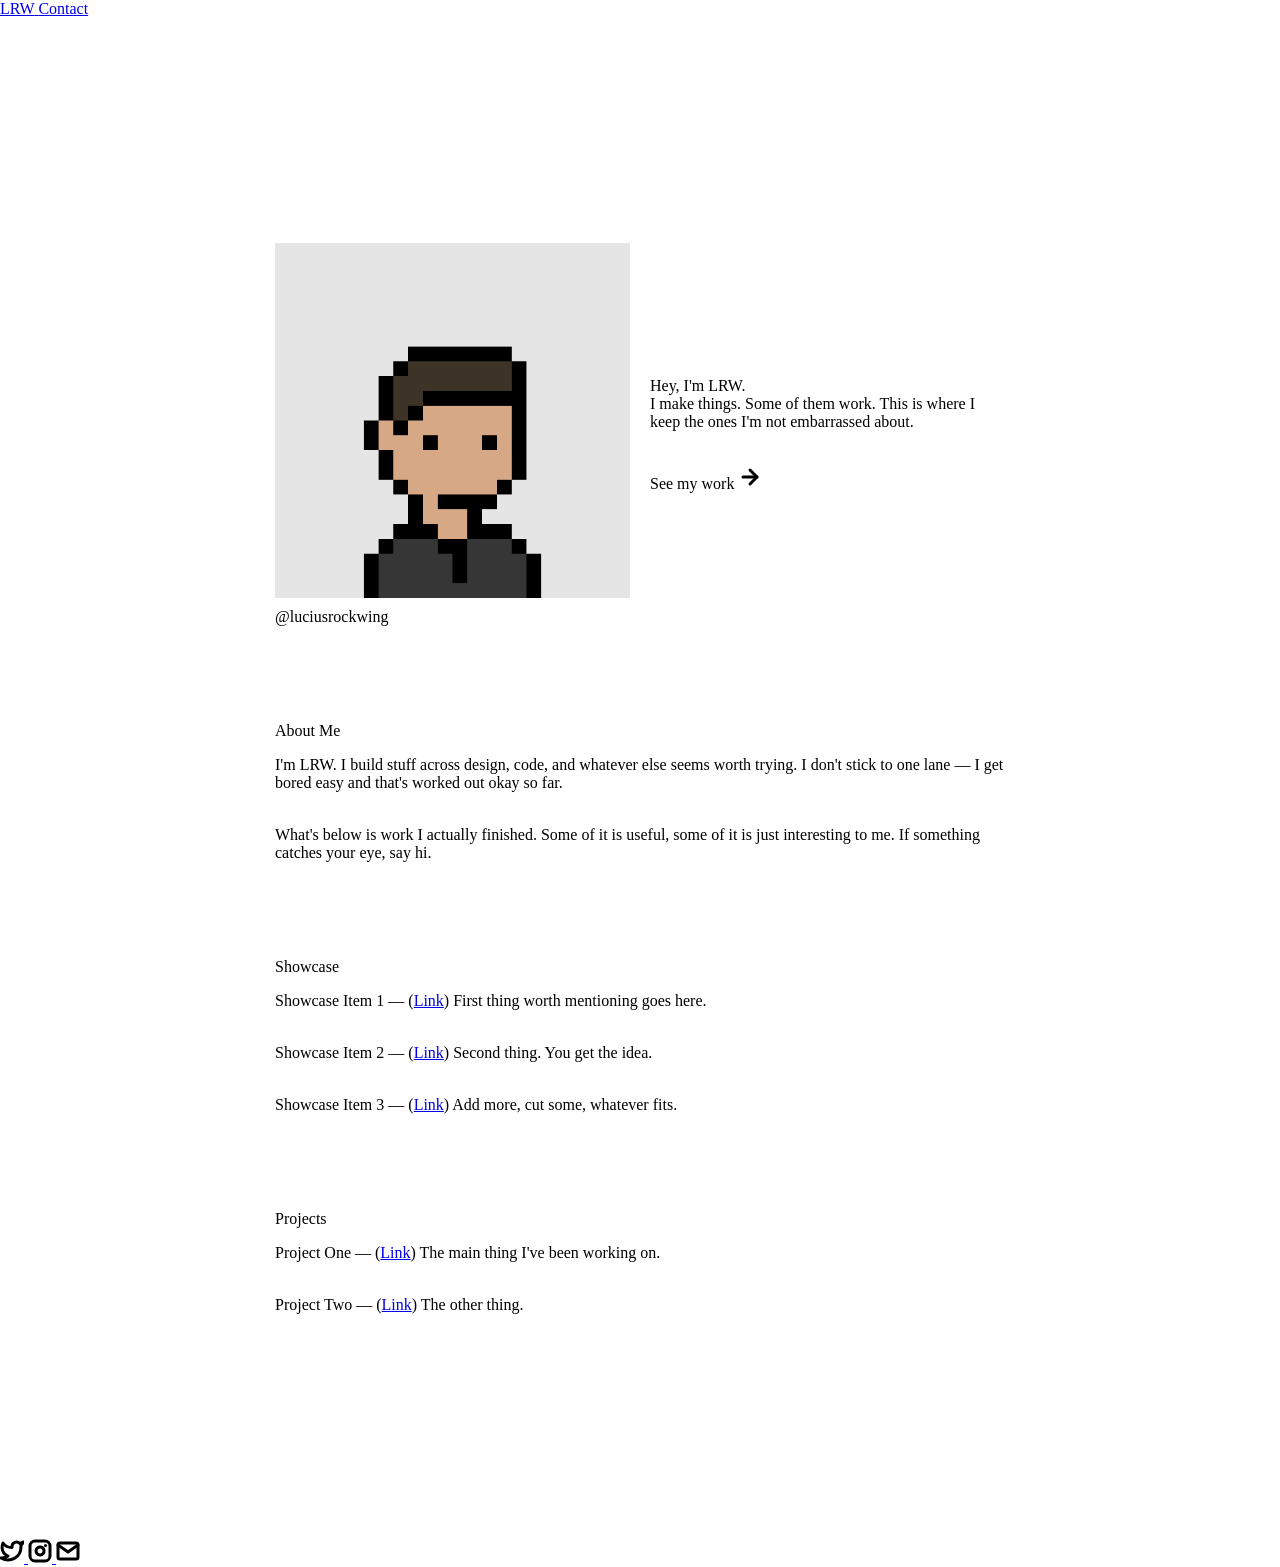
==== index.html @ 32334fa4 "style: humanize all copy — kill AI patterns, write like a person" ====
<!DOCTYPE html>
<html lang="en">
	<head>
		<meta charset="utf-8">
		<link rel="icon" href="./assets/images/1311.png" />
		<title>LRW — Portfolio</title>
		<meta name="description" content="Showcase portfolio of LRW @luciusrockwing.">
		<meta name="viewport" content="width=device-width, initial-scale=1" />

		<link rel="stylesheet" href="./css/layout.css">
		<link rel="stylesheet" href="./css/typography.css">
		<link rel="stylesheet" href="./css/utilities.css">

		<script defer src="./js/script.js"></script>
	</head>
	<body>
	<!-- NAVBAR -->
	<div class="navbar">
		<a class="nav-title-link" href="./index.html">
			<span class="nav-title">LRW</span>
		</a>
		<a class="button" href="mailto:luciusrockwing@gmail.com">
			<span class="button-text">Contact</span>
		</a>
	</div>

	<!-- MAIN PAGE CONTENT -->
	<div id="main-content">

	<!-- PORTFOLIO HEADER -->
	<div id="portfolio-header">
		<div id="portfolio-header-image-container">
			<img src="./assets/images/1311.png" class="portfolio-header-image">
			<span class="image-caption">@luciusrockwing</span>
		</div>

		<div id="portfolio-header-text-container">
			<div class="header-text">
				<span class="main-title">Hey, I'm LRW.</span>
				<div class="body-text">I make things. Some of them work. This is where I keep the ones I'm not embarrassed about.</div>
			</div>
			<a class="button" id="my-work-link">
				<span class="button-text">See my work</span> 
				<image src="./assets/icons/arrow-right.svg" class="right-arrow-icon"/>
			</a>
		</div>
	</div>

	<!-- ABOUT SECTION -->
	<div id="about-section">
		<span class="subheader-text">About Me</span>
		<div class="about-section-content">
			<div class="body-text">I'm LRW. I build stuff across design, code, and whatever else seems worth trying. I don't stick to one lane — I get bored easy and that's worked out okay so far.</div>
			<div class="body-text">What's below is work I actually finished. Some of it is useful, some of it is just interesting to me. If something catches your eye, say hi.</div>
		</div>
	</div>

	<!-- SHOWCASE SECTION -->
	<div id="about-section">
		<span class="subheader-text">Showcase</span>
		<div class="about-section-content showcase-list">
			<div class="body-text">Showcase Item 1 — (<a href="#" class="no-underline">Link</a>) First thing worth mentioning goes here.</div>
			<div class="body-text">Showcase Item 2 — (<a href="#" class="no-underline">Link</a>) Second thing. You get the idea.</div>
			<div class="body-text">Showcase Item 3 — (<a href="#" class="no-underline">Link</a>) Add more, cut some, whatever fits.</div>
		</div>
	</div>

	<!-- PROJECTS SECTION -->
	<div id="about-section">
		<span class="subheader-text">Projects</span>
		<div class="about-section-content">
			<div class="body-text">Project One — (<a href="#" class="no-underline">Link</a>) The main thing I've been working on.</div>
			<div class="body-text">Project Two — (<a href="#" class="no-underline">Link</a>) The other thing.</div>
		</div>
	</div>
	</div>

	<!-- FOOTER -->
	<div id="footer">
		<a class="icon-link" target="_blank" href="https://twitter.com/luciusrockwing">
			<image src="./assets/icons/twitter.svg" class="footer-icon"/>
		</a>
		<a class="icon-link" target="_blank" href="https://instagram.com/luciusrockwing">
			<image src="./assets/icons/instagram.svg" class="footer-icon"/>
		</a>
		<a class="icon-link" href="mailto:luciusrockwing@gmail.com">
			<image src="./assets/icons/mail.svg" class="footer-icon"/>
		</a>
	</div>

	</body>
</html>
---- css/layout.css ----
* {
  box-sizing: border-box;
}

html {
  text-size-adjust: none;
  -webkit-text-size-adjust: none;
  -moz-text-size-adjust: none;
  -ms-text-size-adjust: none;
}

body {
  margin: 0;
  -webkit-font-smoothing: antialiased;
  -moz-osx-font-smoothing: grayscale;
}




/* Main Page Layout */

#main-content {
  margin: 225px 425px;
  display: flex;
  flex-direction: column;
  gap: 96px;
}




/* Portfolio Header */

#portfolio-header {
  display: flex;
  gap: 20px;
  align-items: center;
}

#portfolio-header-image-container {
  display: flex;
  flex-direction: column;
  gap: 10px;
  flex-basis: 50%;
}

.portfolio-header-image {
  width: 100%;
  height: auto;
}

#portfolio-header-text-container {
  display: flex;
  flex-direction: column;
  gap: 34px;
  flex-basis: 50%;
}




/* About Section */

#about-section {
  display: flex;
  flex-direction: column;
  gap: 16px;
}

.about-section-content {
  display: flex;
  flex-direction: column;
  gap: 34px;
}




/* Project Section */

#my-work-section {
  display: flex;
  flex-direction: column;
  gap: 16px;
}

.projects-container {
  display: flex;
  gap: 34px 16px;
  flex-wrap: wrap;
}

    /* Project Cards */

    .project-card {
      max-width: calc((100% - 32px) / 3);
      display: flex;
      flex-direction: column;
      gap: 34px;
    }

    .project-card-text-container {
      flex-direction: column;
      display: flex;
      gap: 16px
    }

    .project-image {
      width: 100%;
      height: 200px;
      object-fit: cover;
      object-position: center;
    }




/* Project Pages */

#project-header {
  display: flex;
  flex-direction: column;
  gap: 16px;
}

.project-header-image {
  width: 100%;
  height: auto;
}

#project-details {
  display: flex;
  flex-direction: column;
  gap: 16px;
}

.project-details-content {
  display: flex;
  flex-direction: column;
  gap: 34px;
}

    /* Project Gallery */

    #project-gallery {
      display: flex;
      flex-direction: column;
      gap: 16px;
    }

    .project-gallery-content {
      display: flex;
      flex-wrap: wrap;
      gap: 34px 16px;
    }

    .gallery-image-container {
      width: 100%;
      display: flex;
      flex-direction: column;
      gap: 10px;
    }

    .gallery-image-container.half-width {
      width: calc((100% - 16px) / 2);
    }

    .gallery-image {
      width: 100%;
      height: auto;
    }


/* Extra Extra large devices (large laptops and desktops, 1200px and below) */
@media only screen and (max-width: 1600px) {
  #main-content {
    margin: 225px 275px;
  }
}

/* Extra large devices (large laptops and desktops, 1200px and below) */
@media only screen and (max-width: 1200px) {
  #main-content {
    margin: 225px 175px;
  }
}

/* Large devices (laptops/desktops, 1000px and below) */
@media only screen and (max-width: 1000px) {
  #main-content {
    margin: 225px 75px;
  }
}

/* Small devices (portrait tablets and large phones, 800px and below) */
@media only screen and (max-width: 800px) {
  #main-content {
    margin: 150px 50px;
  }

  #portfolio-header {
    flex-direction: column;
  }

  .project-card {
    max-width: calc((100% - 16px) / 2);
  }
}

/* Small devices (portrait tablets and large phones, 600px and below) */
@media only screen and (max-width: 600px) {
  #main-content {
    margin: 125px 20px;
  }

  .project-card {
    max-width: 100%;
  }
}
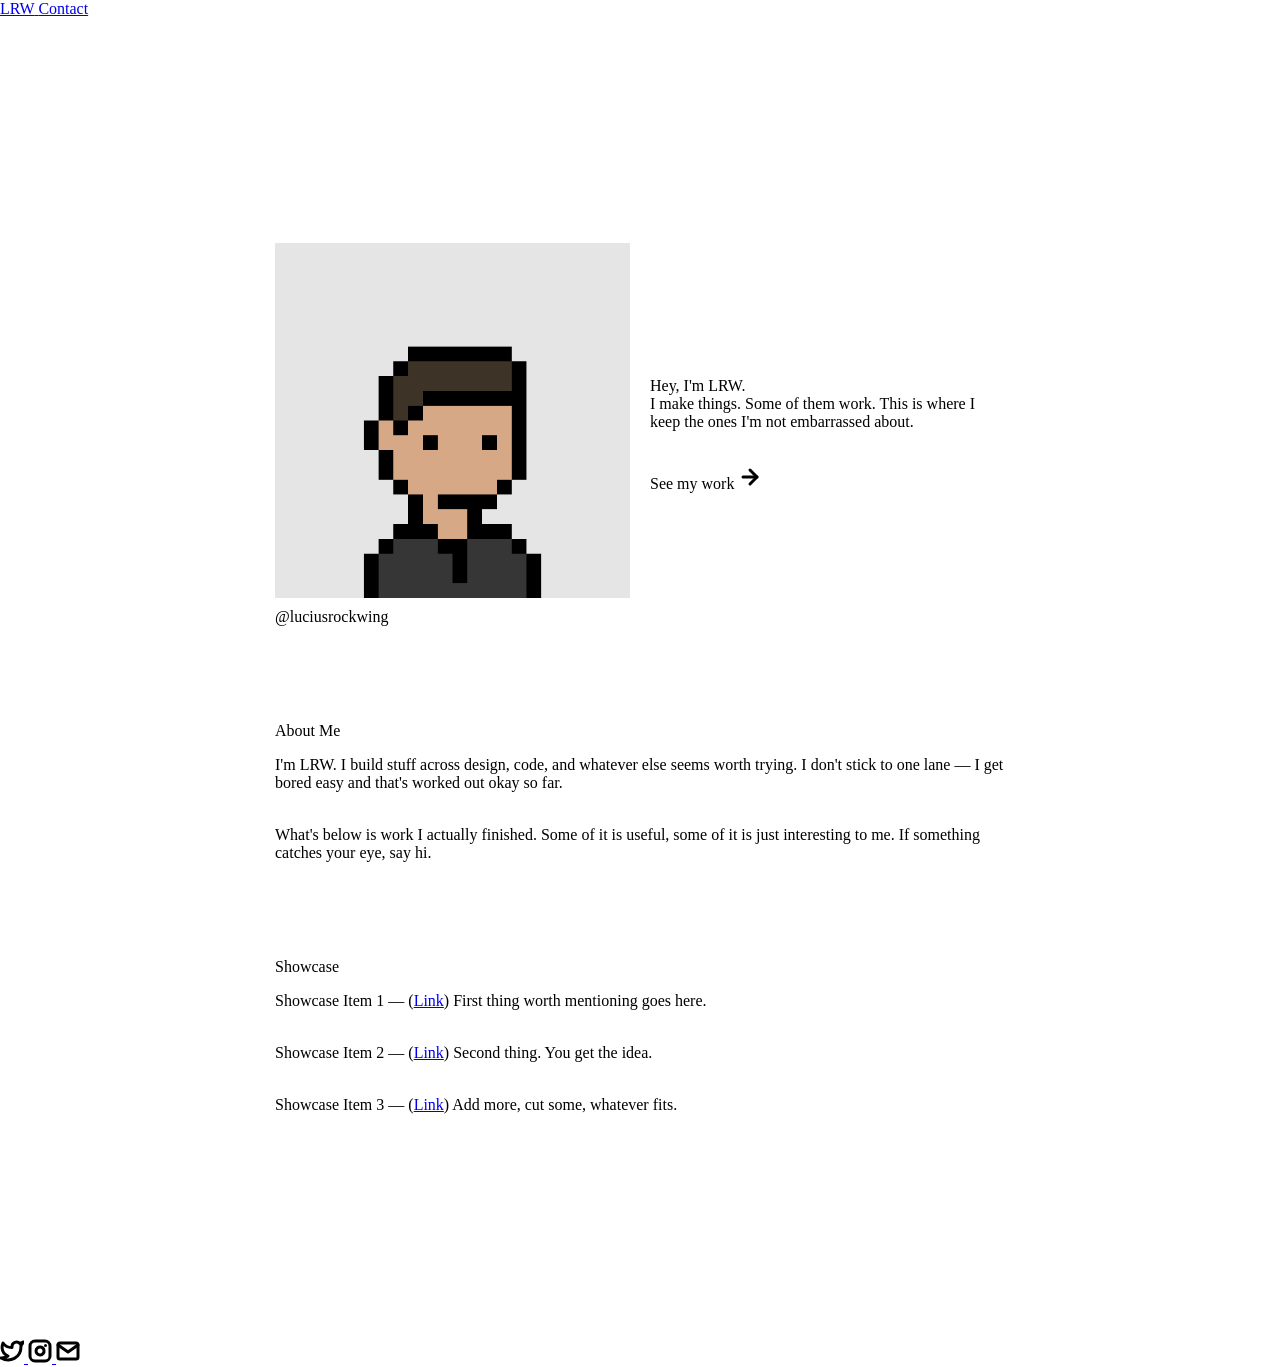
==== commit 6c0f0e4e: "hide: comment out Projects section" ====
--- a/index.html
+++ b/index.html
@@ -65,14 +65,14 @@
 		</div>
 	</div>
 
-	<!-- PROJECTS SECTION -->
-	<div id="about-section">
+	<!-- PROJECTS SECTION (hidden for now) -->
+	<!-- <div id="about-section">
 		<span class="subheader-text">Projects</span>
 		<div class="about-section-content">
 			<div class="body-text">Project One — (<a href="#" class="no-underline">Link</a>) The main thing I've been working on.</div>
 			<div class="body-text">Project Two — (<a href="#" class="no-underline">Link</a>) The other thing.</div>
 		</div>
-	</div>
+	</div> -->
 	</div>
 
 	<!-- FOOTER -->
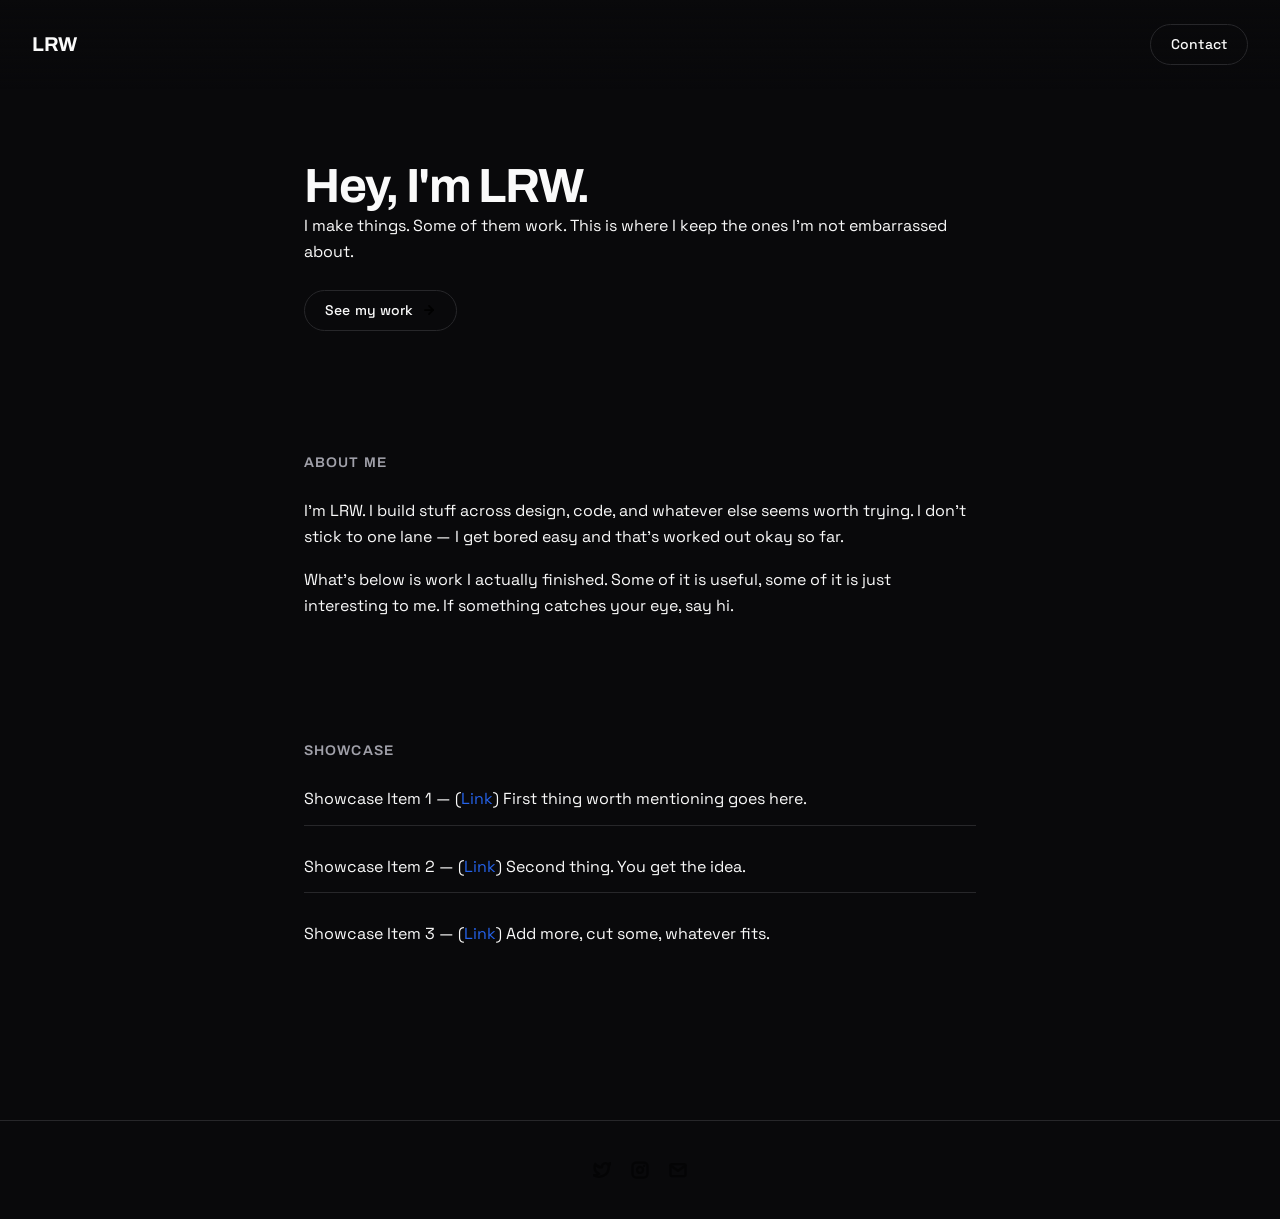
==== commit bb49903c: "feat: dark editorial design overhaul - CSS: dark theme vars (#09090B), Archivo/Space Grotesk type, e" ====
--- a/index.html
+++ b/index.html
@@ -6,87 +6,83 @@
 		<title>LRW — Portfolio</title>
 		<meta name="description" content="Showcase portfolio of LRW @luciusrockwing.">
 		<meta name="viewport" content="width=device-width, initial-scale=1" />
+		<meta name="theme-color" content="#09090B" />
+		<meta name="color-scheme" content="dark" />
 
+		<link rel="preconnect" href="https://fonts.googleapis.com" />
+		<link rel="preconnect" href="https://fonts.gstatic.com" crossorigin />
+
+		<link rel="stylesheet" href="./css/typography.css">
 		<link rel="stylesheet" href="./css/layout.css">
-		<link rel="stylesheet" href="./css/typography.css">
 		<link rel="stylesheet" href="./css/utilities.css">
 
 		<script defer src="./js/script.js"></script>
+		<script defer src="./js/animations.js"></script>
 	</head>
 	<body>
+	<!-- Skip to content -->
+	<a href="#main-content" class="skip-link">Skip to content</a>
+
 	<!-- NAVBAR -->
-	<div class="navbar">
+	<nav class="navbar">
 		<a class="nav-title-link" href="./index.html">
 			<span class="nav-title">LRW</span>
 		</a>
 		<a class="button" href="mailto:luciusrockwing@gmail.com">
 			<span class="button-text">Contact</span>
 		</a>
-	</div>
+	</nav>
 
 	<!-- MAIN PAGE CONTENT -->
-	<div id="main-content">
+	<main id="main-content">
 
 	<!-- PORTFOLIO HEADER -->
 	<div id="portfolio-header">
-		<div id="portfolio-header-image-container">
-			<img src="./assets/images/1311.png" class="portfolio-header-image">
-			<span class="image-caption">@luciusrockwing</span>
-		</div>
-
 		<div id="portfolio-header-text-container">
 			<div class="header-text">
 				<span class="main-title">Hey, I'm LRW.</span>
 				<div class="body-text">I make things. Some of them work. This is where I keep the ones I'm not embarrassed about.</div>
 			</div>
-			<a class="button" id="my-work-link">
-				<span class="button-text">See my work</span> 
-				<image src="./assets/icons/arrow-right.svg" class="right-arrow-icon"/>
+			<a class="button" id="my-work-link" href="#showcase-section">
+				<span class="button-text">See my work</span>
+				<img src="./assets/icons/arrow-right.svg" class="right-arrow-icon" width="14" height="14" alt="" />
 			</a>
 		</div>
 	</div>
 
 	<!-- ABOUT SECTION -->
-	<div id="about-section">
+	<section id="about-section">
 		<span class="subheader-text">About Me</span>
 		<div class="about-section-content">
 			<div class="body-text">I'm LRW. I build stuff across design, code, and whatever else seems worth trying. I don't stick to one lane — I get bored easy and that's worked out okay so far.</div>
 			<div class="body-text">What's below is work I actually finished. Some of it is useful, some of it is just interesting to me. If something catches your eye, say hi.</div>
 		</div>
-	</div>
+	</section>
 
 	<!-- SHOWCASE SECTION -->
-	<div id="about-section">
+	<section id="showcase-section">
 		<span class="subheader-text">Showcase</span>
 		<div class="about-section-content showcase-list">
 			<div class="body-text">Showcase Item 1 — (<a href="#" class="no-underline">Link</a>) First thing worth mentioning goes here.</div>
 			<div class="body-text">Showcase Item 2 — (<a href="#" class="no-underline">Link</a>) Second thing. You get the idea.</div>
 			<div class="body-text">Showcase Item 3 — (<a href="#" class="no-underline">Link</a>) Add more, cut some, whatever fits.</div>
 		</div>
-	</div>
+	</section>
 
-	<!-- PROJECTS SECTION (hidden for now) -->
-	<!-- <div id="about-section">
-		<span class="subheader-text">Projects</span>
-		<div class="about-section-content">
-			<div class="body-text">Project One — (<a href="#" class="no-underline">Link</a>) The main thing I've been working on.</div>
-			<div class="body-text">Project Two — (<a href="#" class="no-underline">Link</a>) The other thing.</div>
-		</div>
-	</div> -->
-	</div>
+	</main>
 
 	<!-- FOOTER -->
-	<div id="footer">
-		<a class="icon-link" target="_blank" href="https://twitter.com/luciusrockwing">
-			<image src="./assets/icons/twitter.svg" class="footer-icon"/>
+	<footer id="footer">
+		<a class="icon-link" target="_blank" rel="noopener" href="https://twitter.com/luciusrockwing" aria-label="Twitter">
+			<img src="./assets/icons/twitter.svg" class="footer-icon" width="18" height="18" alt="Twitter" />
 		</a>
-		<a class="icon-link" target="_blank" href="https://instagram.com/luciusrockwing">
-			<image src="./assets/icons/instagram.svg" class="footer-icon"/>
+		<a class="icon-link" target="_blank" rel="noopener" href="https://instagram.com/luciusrockwing" aria-label="Instagram">
+			<img src="./assets/icons/instagram.svg" class="footer-icon" width="18" height="18" alt="Instagram" />
 		</a>
-		<a class="icon-link" href="mailto:luciusrockwing@gmail.com">
-			<image src="./assets/icons/mail.svg" class="footer-icon"/>
+		<a class="icon-link" href="mailto:luciusrockwing@gmail.com" aria-label="Email">
+			<img src="./assets/icons/mail.svg" class="footer-icon" width="18" height="18" alt="Email" />
 		</a>
-	</div>
+	</footer>
 
 	</body>
 </html>
--- a/css/typography.css
+++ b/css/typography.css
@@ -0,0 +1,72 @@
+@import url('https://fonts.googleapis.com/css2?family=Archivo:wght@300;400;500;600;700&family=Space+Grotesk:wght@300;400;500;600;700&display=swap');
+
+body {
+	font-family: var(--font-body);
+	font-size: 16px;
+	line-height: 1.65;
+	color: var(--color-text);
+}
+
+.nav-title {
+	font-family: var(--font-heading);
+	font-weight: 700;
+	font-size: 20px;
+	letter-spacing: -0.02em;
+	color: var(--color-text);
+}
+
+.button-text {
+	font-family: var(--font-body);
+	font-size: 14px;
+	font-weight: 500;
+	letter-spacing: 0.01em;
+}
+
+.image-caption {
+	font-family: var(--font-body);
+	font-size: 13px;
+	font-weight: 400;
+	color: var(--color-text-muted);
+}
+
+.main-title {
+	font-family: var(--font-heading);
+	font-size: 48px;
+	font-weight: 700;
+	line-height: 1.1;
+	letter-spacing: -0.03em;
+	color: var(--color-text);
+}
+
+.subheader-text {
+	font-family: var(--font-heading);
+	font-size: 14px;
+	font-weight: 600;
+	letter-spacing: 0.08em;
+	text-transform: uppercase;
+	color: var(--color-text-muted);
+}
+
+.body-text {
+	font-family: var(--font-body);
+	font-size: 16px;
+	font-weight: 400;
+	line-height: 1.65;
+	color: var(--color-text);
+}
+
+.body-text a {
+	color: var(--color-accent);
+	transition: color var(--transition-fast);
+}
+
+.body-text a:hover {
+	color: var(--color-accent-hover);
+}
+
+/* Responsive typography */
+@media only screen and (max-width: 600px) {
+	.main-title {
+		font-size: 36px;
+	}
+}
--- a/css/layout.css
+++ b/css/layout.css
@@ -1,223 +1,183 @@
+:root {
+	--color-bg: #09090B;
+	--color-surface: #18181B;
+	--color-border: #27272A;
+	--color-text: #FAFAFA;
+	--color-text-muted: #A1A1AA;
+	--color-text-dim: #71717A;
+	--color-accent: #2563EB;
+	--color-accent-hover: #3B82F6;
+	--color-cta-text: #FAFAFA;
+	--font-heading: 'Archivo', sans-serif;
+	--font-body: 'Space Grotesk', sans-serif;
+	--ease-out: cubic-bezier(0.16, 1, 0.3, 1);
+	--ease-in-out: cubic-bezier(0.65, 0, 0.35, 1);
+	--transition-fast: 150ms var(--ease-out);
+	--transition-base: 250ms var(--ease-out);
+	--transition-slow: 400ms var(--ease-in-out);
+	--gap-section: 120px;
+	--gap-content: 24px;
+	--max-width: 720px;
+}
+
 * {
-  box-sizing: border-box;
+	box-sizing: border-box;
 }
 
 html {
-  text-size-adjust: none;
-  -webkit-text-size-adjust: none;
-  -moz-text-size-adjust: none;
-  -ms-text-size-adjust: none;
+	text-size-adjust: none;
+	-webkit-text-size-adjust: none;
+	-moz-text-size-adjust: none;
+	-ms-text-size-adjust: none;
 }
 
 body {
-  margin: 0;
-  -webkit-font-smoothing: antialiased;
-  -moz-osx-font-smoothing: grayscale;
+	margin: 0;
+	background-color: var(--color-bg);
+	color: var(--color-text);
+	-webkit-font-smoothing: antialiased;
+	-moz-osx-font-smoothing: grayscale;
 }
-
-
 
 
 /* Main Page Layout */
 
 #main-content {
-  margin: 225px 425px;
-  display: flex;
-  flex-direction: column;
-  gap: 96px;
+	max-width: var(--max-width);
+	margin: 0 auto;
+	padding: 160px 24px;
+	display: flex;
+	flex-direction: column;
+	gap: var(--gap-section);
 }
-
-
 
 
 /* Portfolio Header */
 
 #portfolio-header {
-  display: flex;
-  gap: 20px;
-  align-items: center;
-}
-
-#portfolio-header-image-container {
-  display: flex;
-  flex-direction: column;
-  gap: 10px;
-  flex-basis: 50%;
-}
-
-.portfolio-header-image {
-  width: 100%;
-  height: auto;
+	display: flex;
+	flex-direction: column;
+	gap: 24px;
 }
 
 #portfolio-header-text-container {
-  display: flex;
-  flex-direction: column;
-  gap: 34px;
-  flex-basis: 50%;
+	display: flex;
+	flex-direction: column;
+	gap: 24px;
 }
-
-
 
 
 /* About Section */
 
 #about-section {
-  display: flex;
-  flex-direction: column;
-  gap: 16px;
+	display: flex;
+	flex-direction: column;
+	gap: var(--gap-content);
 }
 
 .about-section-content {
-  display: flex;
-  flex-direction: column;
-  gap: 34px;
+	display: flex;
+	flex-direction: column;
+	gap: 16px;
 }
 
 
+/* Showcase Section */
 
-
-/* Project Section */
-
-#my-work-section {
-  display: flex;
-  flex-direction: column;
-  gap: 16px;
+#showcase-section {
+	display: flex;
+	flex-direction: column;
+	gap: var(--gap-content);
 }
-
-.projects-container {
-  display: flex;
-  gap: 34px 16px;
-  flex-wrap: wrap;
-}
-
-    /* Project Cards */
-
-    .project-card {
-      max-width: calc((100% - 32px) / 3);
-      display: flex;
-      flex-direction: column;
-      gap: 34px;
-    }
-
-    .project-card-text-container {
-      flex-direction: column;
-      display: flex;
-      gap: 16px
-    }
-
-    .project-image {
-      width: 100%;
-      height: 200px;
-      object-fit: cover;
-      object-position: center;
-    }
-
-
 
 
 /* Project Pages */
 
 #project-header {
-  display: flex;
-  flex-direction: column;
-  gap: 16px;
-}
-
-.project-header-image {
-  width: 100%;
-  height: auto;
+	display: flex;
+	flex-direction: column;
+	gap: 16px;
 }
 
 #project-details {
-  display: flex;
-  flex-direction: column;
-  gap: 16px;
+	display: flex;
+	flex-direction: column;
+	gap: 16px;
 }
 
 .project-details-content {
-  display: flex;
-  flex-direction: column;
-  gap: 34px;
-}
-
-    /* Project Gallery */
-
-    #project-gallery {
-      display: flex;
-      flex-direction: column;
-      gap: 16px;
-    }
-
-    .project-gallery-content {
-      display: flex;
-      flex-wrap: wrap;
-      gap: 34px 16px;
-    }
-
-    .gallery-image-container {
-      width: 100%;
-      display: flex;
-      flex-direction: column;
-      gap: 10px;
-    }
-
-    .gallery-image-container.half-width {
-      width: calc((100% - 16px) / 2);
-    }
-
-    .gallery-image {
-      width: 100%;
-      height: auto;
-    }
-
-
-/* Extra Extra large devices (large laptops and desktops, 1200px and below) */
-@media only screen and (max-width: 1600px) {
-  #main-content {
-    margin: 225px 275px;
-  }
-}
-
-/* Extra large devices (large laptops and desktops, 1200px and below) */
-@media only screen and (max-width: 1200px) {
-  #main-content {
-    margin: 225px 175px;
-  }
-}
-
-/* Large devices (laptops/desktops, 1000px and below) */
-@media only screen and (max-width: 1000px) {
-  #main-content {
-    margin: 225px 75px;
-  }
-}
-
-/* Small devices (portrait tablets and large phones, 800px and below) */
-@media only screen and (max-width: 800px) {
-  #main-content {
-    margin: 150px 50px;
-  }
-
-  #portfolio-header {
-    flex-direction: column;
-  }
-
-  .project-card {
-    max-width: calc((100% - 16px) / 2);
-  }
-}
-
-/* Small devices (portrait tablets and large phones, 600px and below) */
-@media only screen and (max-width: 600px) {
-  #main-content {
-    margin: 125px 20px;
-  }
-
-  .project-card {
-    max-width: 100%;
-  }
+	display: flex;
+	flex-direction: column;
+	gap: 16px;
 }
 
 
+/* ===== Scroll Entrance Animations ===== */
 
+/* Skip link — hidden until focused */
+.skip-link {
+	position: absolute;
+	top: -100%;
+	left: 16px;
+	padding: 8px 16px;
+	background: var(--color-accent);
+	color: var(--color-cta-text);
+	border-radius: 4px;
+	font-family: var(--font-body);
+	font-size: 14px;
+	text-decoration: none;
+	z-index: 100;
+	transition: top 150ms;
+}
+
+.skip-link:focus {
+	top: 16px;
+}
+
+/* Scroll margin on anchor targets */
+#about-section,
+#showcase-section,
+#project-header,
+#project-details {
+	scroll-margin-top: 100px;
+}
+
+.fade-in {
+	opacity: 0;
+	transform: translateY(16px);
+	transition: opacity 600ms var(--ease-out), transform 600ms var(--ease-out);
+}
+
+.fade-in--visible {
+	opacity: 1;
+	transform: translateY(0);
+}
+
+@media (prefers-reduced-motion: reduce) {
+	.fade-in {
+		transition: none;
+		opacity: 1;
+		transform: none;
+	}
+}
+
+
+/* Responsive Breakpoints */
+
+@media only screen and (max-width: 800px) {
+	#main-content {
+		padding: 120px 20px;
+		gap: 80px;
+	}
+
+	#portfolio-header {
+		gap: 24px;
+	}
+}
+
+@media only screen and (max-width: 600px) {
+	#main-content {
+		padding: 100px 16px;
+		gap: 64px;
+	}
+}
--- a/css/utilities.css
+++ b/css/utilities.css
@@ -0,0 +1,188 @@
+/* ===== Navbar ===== */
+
+.navbar {
+	width: 100%;
+	padding: 24px 32px;
+	display: flex;
+	justify-content: space-between;
+	align-items: center;
+	position: fixed;
+	top: 0;
+	left: 0;
+	z-index: 50;
+	background: linear-gradient(to bottom, var(--color-bg), transparent);
+	mix-blend-mode: normal;
+}
+
+.nav-title-link {
+	color: var(--color-text);
+	text-decoration: none;
+	transition: opacity var(--transition-fast);
+}
+
+.nav-title-link:hover {
+	opacity: 0.7;
+}
+
+@media only screen and (max-width: 800px) {
+	.navbar {
+		padding: 16px 20px;
+	}
+}
+
+
+/* ===== Button ===== */
+
+a.button {
+	padding: 8px 20px;
+	border: 1px solid var(--color-border);
+	border-radius: 100px;
+	color: var(--color-text);
+	text-decoration: none;
+	width: fit-content;
+	display: flex;
+	gap: 8px;
+	align-items: center;
+	transition: border-color var(--transition-fast), background-color var(--transition-fast);
+	cursor: pointer;
+}
+
+a.button:hover {
+	border-color: var(--color-text-muted);
+	background-color: var(--color-surface);
+	text-decoration: none;
+}
+
+
+/* ===== Icons ===== */
+
+.right-arrow-icon {
+	width: 14px;
+	height: 14px;
+	transition: transform var(--transition-fast);
+}
+
+a.button:hover .right-arrow-icon {
+	transform: translateX(3px);
+}
+
+.footer-icon {
+	width: 18px;
+	height: 18px;
+	opacity: 0.5;
+	transition: opacity var(--transition-fast), transform var(--transition-base);
+}
+
+a.icon-link {
+	display: flex;
+	cursor: pointer;
+}
+
+a.icon-link:hover .footer-icon {
+	opacity: 1;
+	transform: translateY(-2px);
+}
+
+
+/* ===== Footer ===== */
+
+#footer {
+	width: 100%;
+	display: flex;
+	padding: 40px 32px;
+	justify-content: center;
+	align-items: center;
+	gap: 20px;
+	border-top: 1px solid var(--color-border);
+}
+
+@media only screen and (max-width: 800px) {
+	#footer {
+		padding: 32px 20px;
+	}
+}
+
+
+/* ===== Links ===== */
+
+a.no-underline {
+	text-decoration: none;
+	color: var(--color-accent);
+	cursor: pointer;
+	transition: color var(--transition-fast);
+}
+
+a.no-underline:hover {
+	color: var(--color-accent-hover);
+	text-decoration: none;
+}
+
+
+/* ===== Focus Visible ===== */
+
+a:focus-visible,
+a.button:focus-visible {
+	outline: 2px solid var(--color-accent);
+	outline-offset: 2px;
+	border-radius: 4px;
+}
+
+a.button:focus-visible {
+	border-radius: 100px;
+}
+
+.nav-title-link:focus-visible {
+	outline-offset: 4px;
+}
+
+
+/* ===== Touch ===== */
+
+a.button,
+a.icon-link,
+a.nav-title-link,
+a.no-underline {
+	touch-action: manipulation;
+}
+
+
+/* ===== Showcase List ===== */
+
+.showcase-list .body-text {
+	padding: 12px 0;
+	border-bottom: 1px solid var(--color-border);
+	transition: padding-left var(--transition-base);
+}
+
+.showcase-list .body-text:first-child {
+	padding-top: 0;
+}
+
+.showcase-list .body-text:last-child {
+	border-bottom: none;
+}
+
+.showcase-list .body-text:hover {
+	padding-left: 8px;
+}
+
+
+/* ===== Project Details List (showcase subpage) ===== */
+
+.project-details-content .body-text {
+	padding: 12px 0;
+	border-bottom: 1px solid var(--color-border);
+	transition: padding-left var(--transition-base);
+}
+
+.project-details-content .body-text:first-child {
+	padding-top: 0;
+}
+
+.project-details-content .body-text:last-child {
+	border-bottom: none;
+}
+
+.project-details-content .body-text:hover {
+	padding-left: 8px;
+}
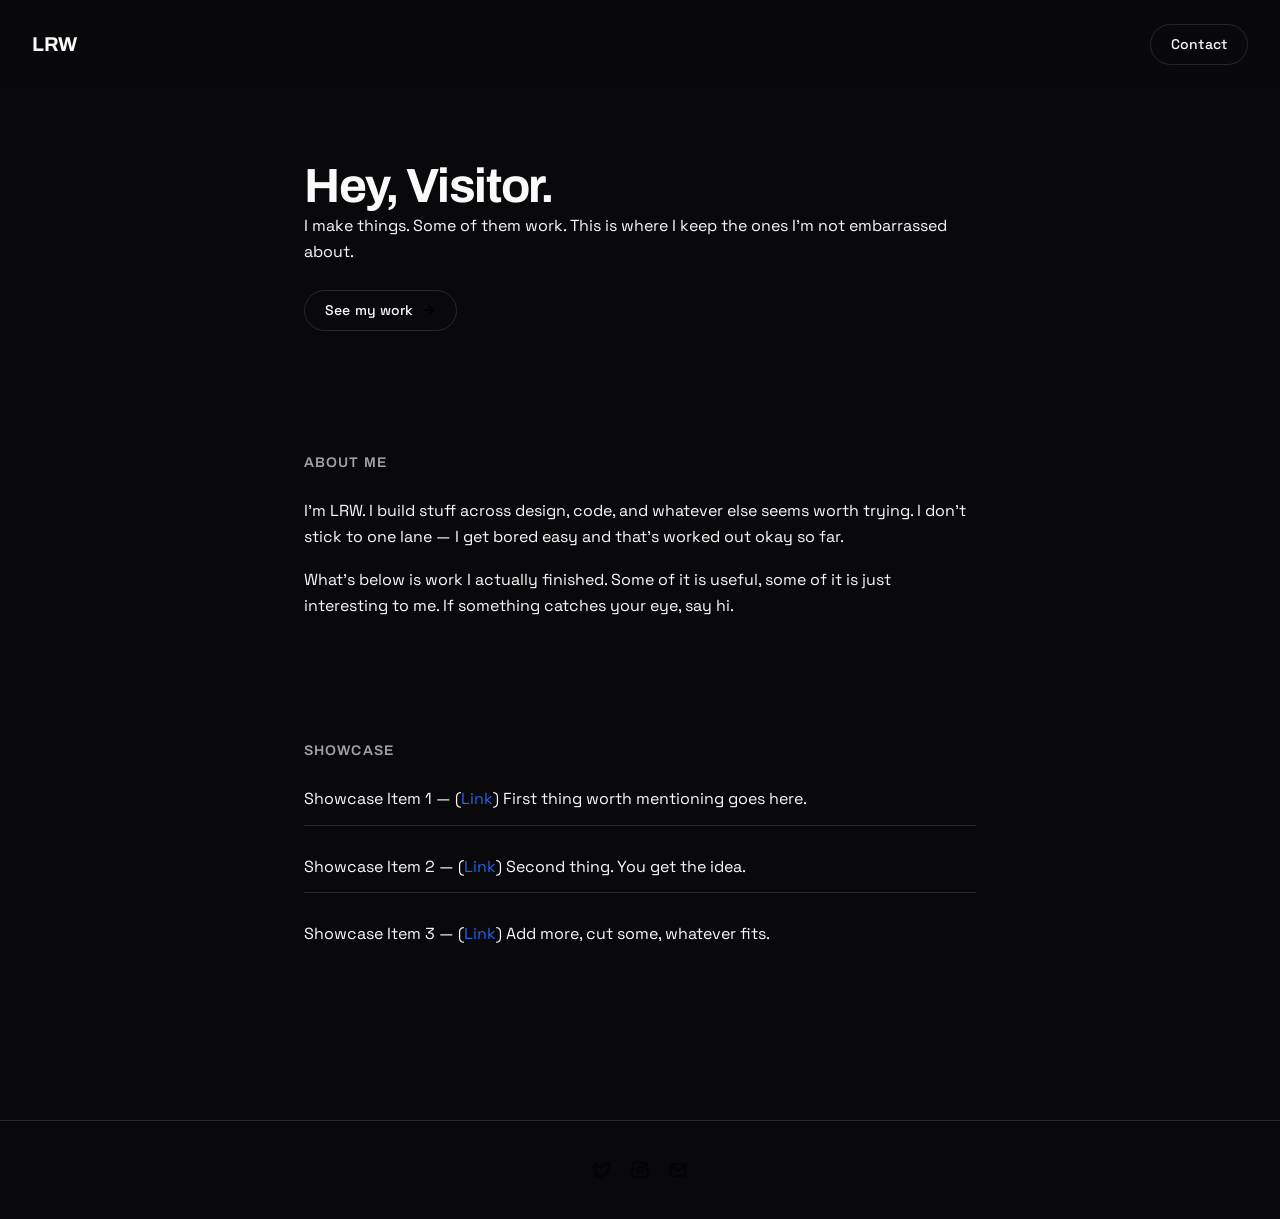
==== commit da6a36da: "copy: change greeting to Hey, Visitor." ====
--- a/index.html
+++ b/index.html
@@ -40,7 +40,7 @@
 	<div id="portfolio-header">
 		<div id="portfolio-header-text-container">
 			<div class="header-text">
-				<span class="main-title">Hey, I'm LRW.</span>
+				<span class="main-title">Hey, Visitor.</span>
 				<div class="body-text">I make things. Some of them work. This is where I keep the ones I'm not embarrassed about.</div>
 			</div>
 			<a class="button" id="my-work-link" href="#showcase-section">
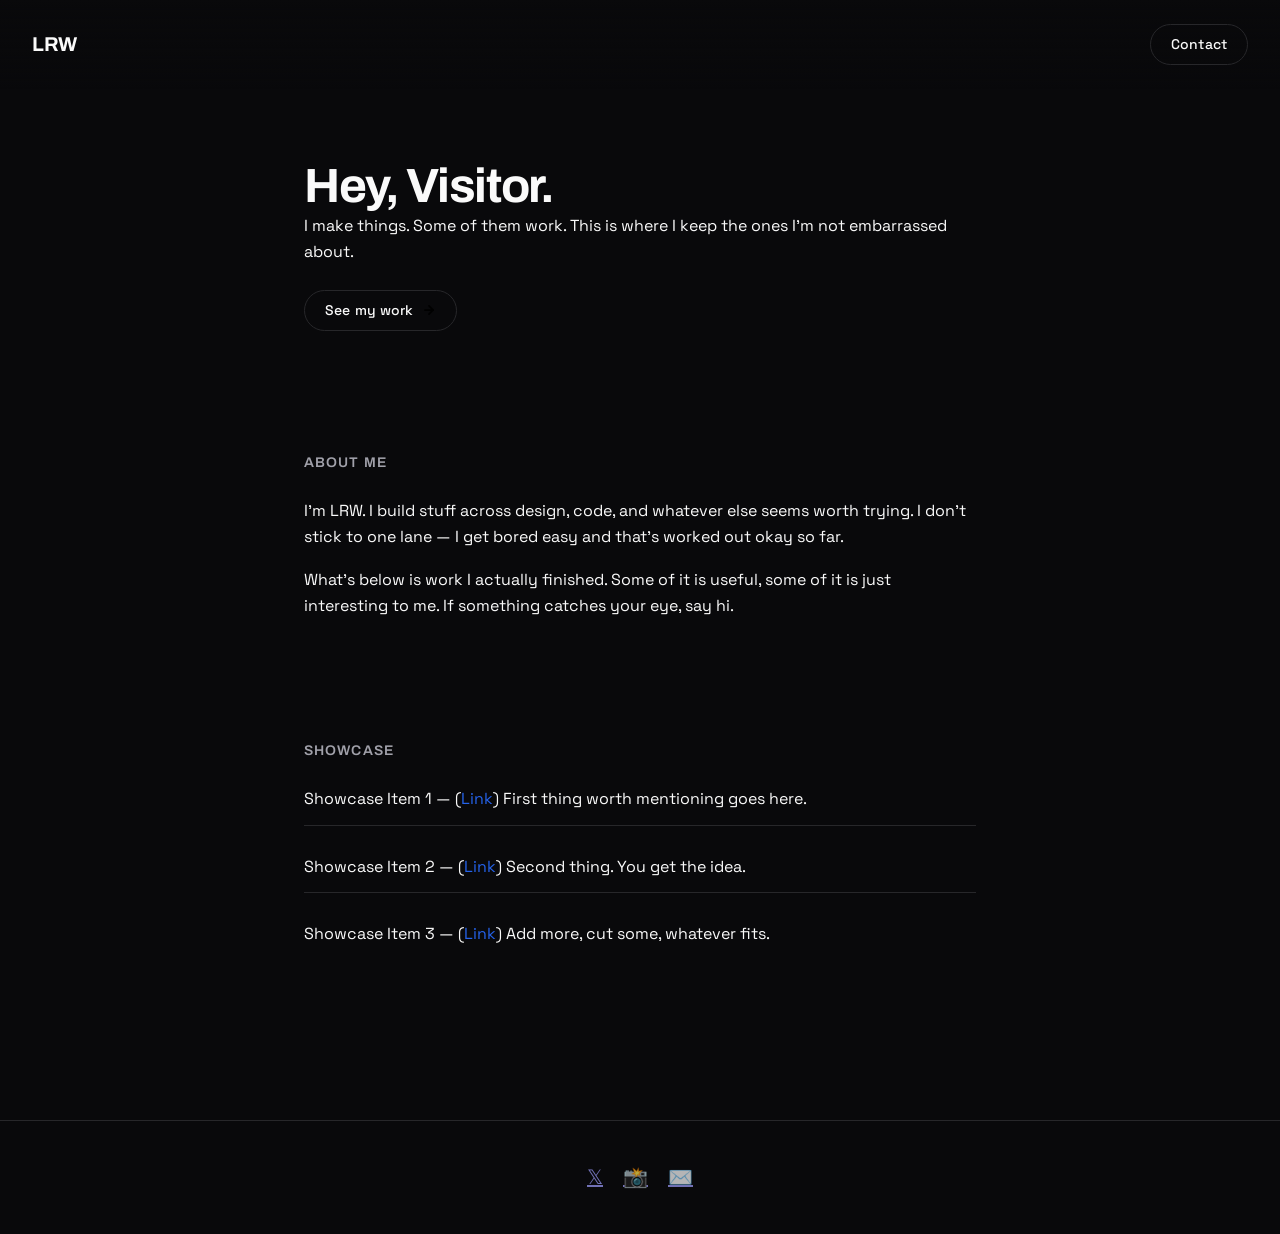
==== commit 310e120a: "fix: replace black SVG footer icons with emoji (𝕏 📸 ✉️)" ====
--- a/index.html
+++ b/index.html
@@ -74,13 +74,13 @@
 	<!-- FOOTER -->
 	<footer id="footer">
 		<a class="icon-link" target="_blank" rel="noopener" href="https://twitter.com/luciusrockwing" aria-label="Twitter">
-			<img src="./assets/icons/twitter.svg" class="footer-icon" width="18" height="18" alt="Twitter" />
+			𝕏
 		</a>
 		<a class="icon-link" target="_blank" rel="noopener" href="https://instagram.com/luciusrockwing" aria-label="Instagram">
-			<img src="./assets/icons/instagram.svg" class="footer-icon" width="18" height="18" alt="Instagram" />
+			📸
 		</a>
 		<a class="icon-link" href="mailto:luciusrockwing@gmail.com" aria-label="Email">
-			<img src="./assets/icons/mail.svg" class="footer-icon" width="18" height="18" alt="Email" />
+			✉️
 		</a>
 	</footer>
 
--- a/css/utilities.css
+++ b/css/utilities.css
@@ -66,19 +66,15 @@
 	transform: translateX(3px);
 }
 
-.footer-icon {
-	width: 18px;
-	height: 18px;
-	opacity: 0.5;
-	transition: opacity var(--transition-fast), transform var(--transition-base);
-}
-
 a.icon-link {
 	display: flex;
+	font-size: 20px;
+	opacity: 0.7;
+	transition: opacity var(--transition-fast), transform var(--transition-base);
 	cursor: pointer;
 }
 
-a.icon-link:hover .footer-icon {
+a.icon-link:hover {
 	opacity: 1;
 	transform: translateY(-2px);
 }
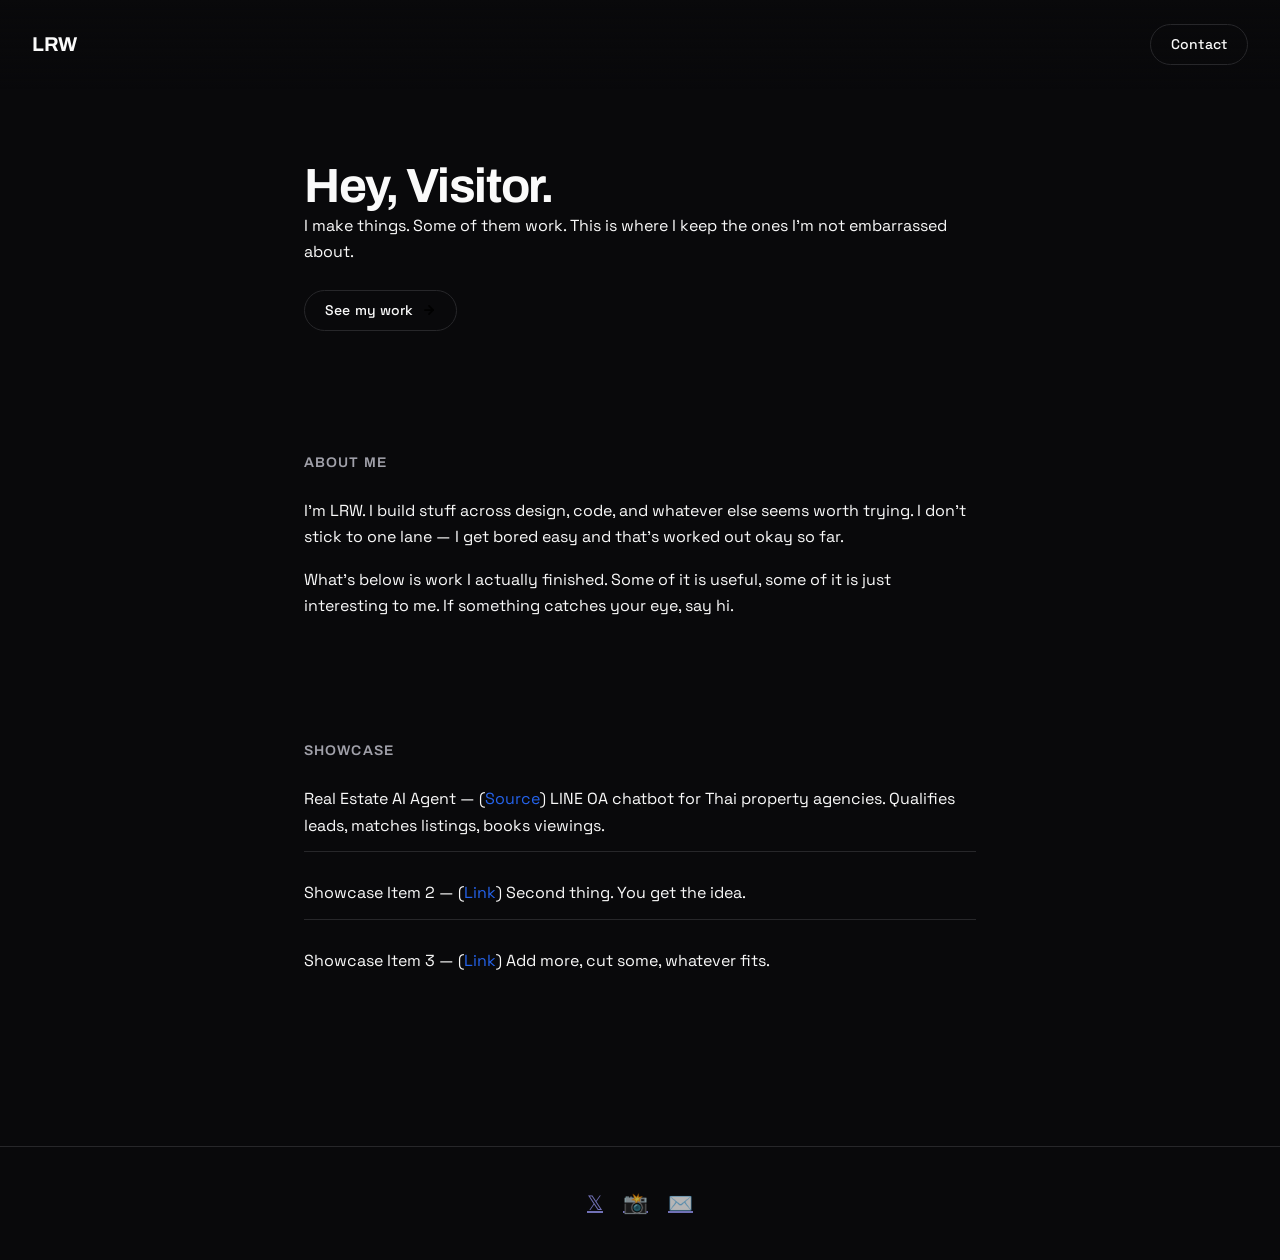
==== commit 24eb9914: "feat: add real estate AI agent to showcase" ====
--- a/index.html
+++ b/index.html
@@ -63,7 +63,7 @@
 	<section id="showcase-section">
 		<span class="subheader-text">Showcase</span>
 		<div class="about-section-content showcase-list">
-			<div class="body-text">Showcase Item 1 — (<a href="#" class="no-underline">Link</a>) First thing worth mentioning goes here.</div>
+			<div class="body-text">Real Estate AI Agent — (<a href="./showcase/real-estate-ai-agent/real-estate-ai-agent.jsx" class="no-underline">Source</a>) LINE OA chatbot for Thai property agencies. Qualifies leads, matches listings, books viewings.</div>
 			<div class="body-text">Showcase Item 2 — (<a href="#" class="no-underline">Link</a>) Second thing. You get the idea.</div>
 			<div class="body-text">Showcase Item 3 — (<a href="#" class="no-underline">Link</a>) Add more, cut some, whatever fits.</div>
 		</div>
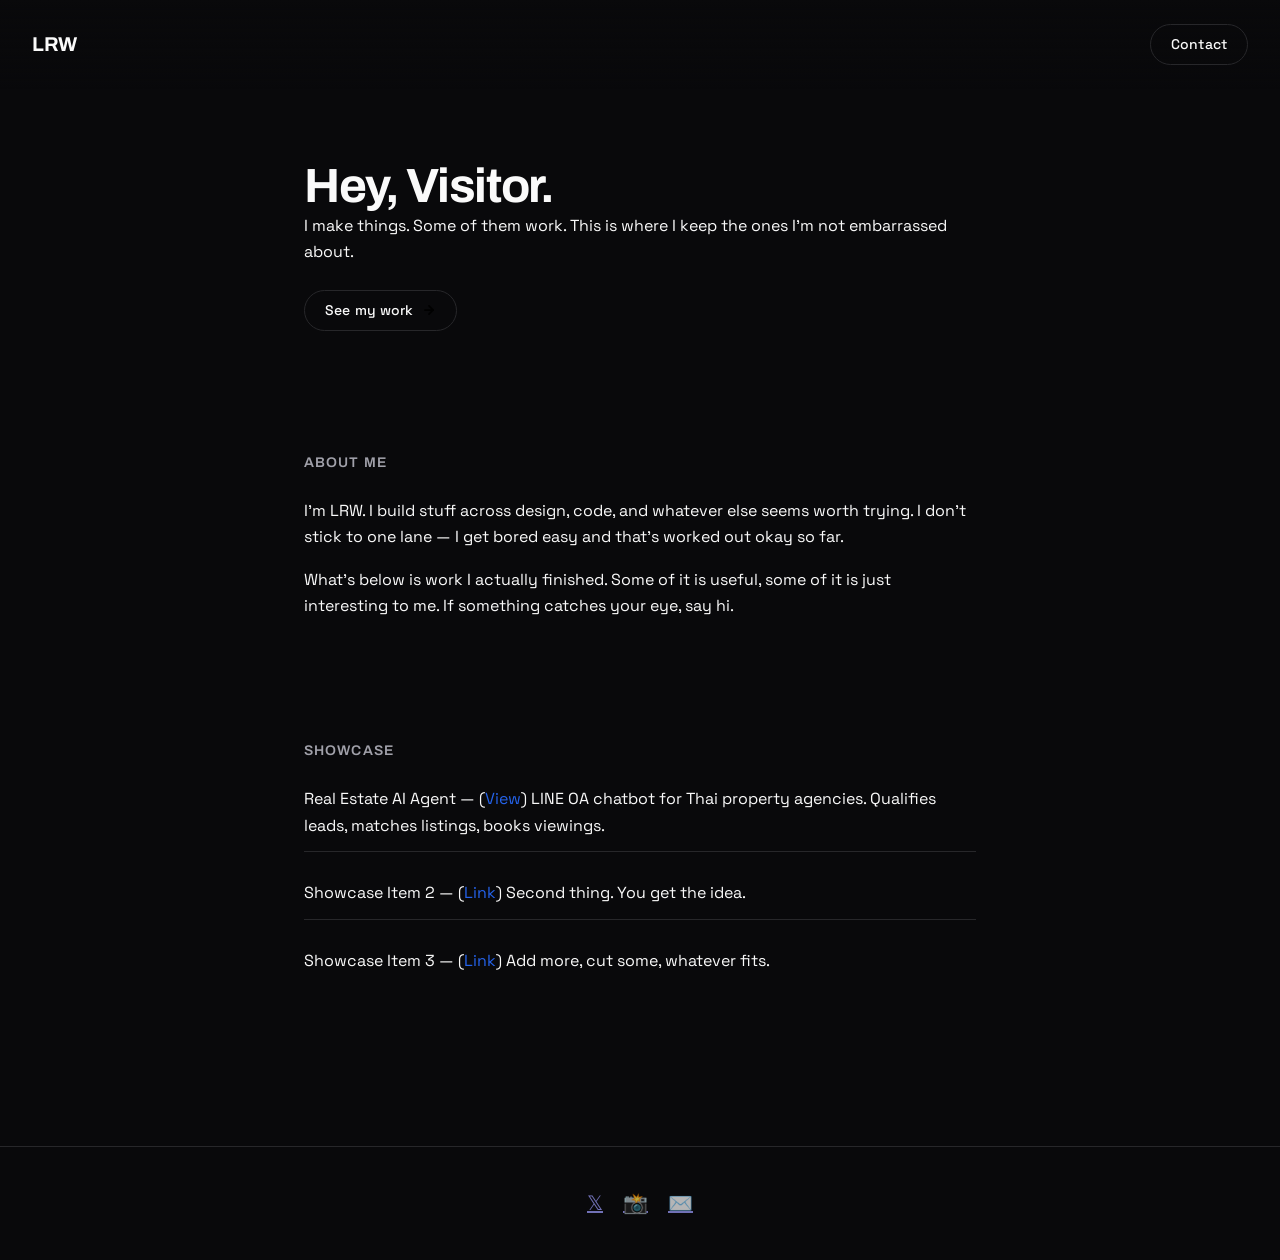
==== commit 15223066: "fix: showcase link points to HTML page, remove old JSX file" ====
--- a/index.html
+++ b/index.html
@@ -63,7 +63,7 @@
 	<section id="showcase-section">
 		<span class="subheader-text">Showcase</span>
 		<div class="about-section-content showcase-list">
-			<div class="body-text">Real Estate AI Agent — (<a href="./showcase/real-estate-ai-agent/real-estate-ai-agent.jsx" class="no-underline">Source</a>) LINE OA chatbot for Thai property agencies. Qualifies leads, matches listings, books viewings.</div>
+			<div class="body-text">Real Estate AI Agent — (<a href="./showcase/real-estate-ai-agent/index.html" class="no-underline">View</a>) LINE OA chatbot for Thai property agencies. Qualifies leads, matches listings, books viewings.</div>
 			<div class="body-text">Showcase Item 2 — (<a href="#" class="no-underline">Link</a>) Second thing. You get the idea.</div>
 			<div class="body-text">Showcase Item 3 — (<a href="#" class="no-underline">Link</a>) Add more, cut some, whatever fits.</div>
 		</div>
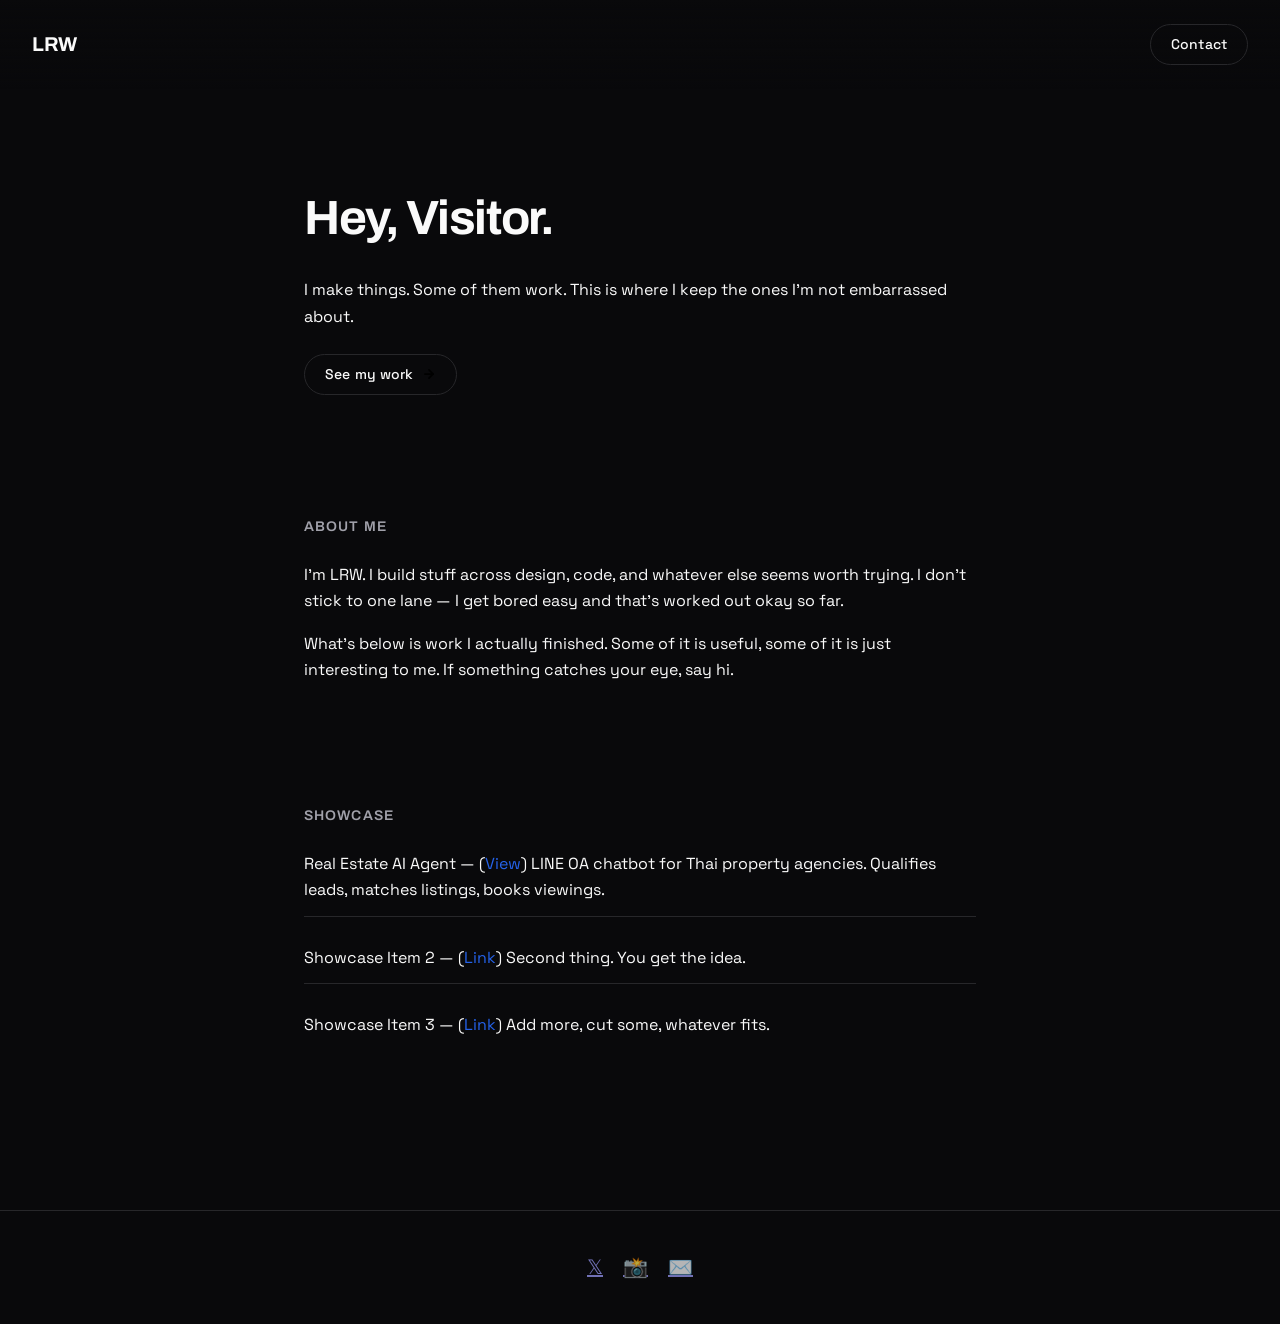
==== commit 255aa81c: "fix: unify design system across front page and showcase - Match color tokens: bg #09090B, surface #1" ====
--- a/index.html
+++ b/index.html
@@ -11,7 +11,10 @@
 
 		<link rel="preconnect" href="https://fonts.googleapis.com" />
 		<link rel="preconnect" href="https://fonts.gstatic.com" crossorigin />
+		<link rel="dns-prefetch" href="https://fonts.googleapis.com" />
+		<link rel="dns-prefetch" href="https://fonts.gstatic.com" />
 
+		<link rel="preload" href="https://fonts.googleapis.com/css2?family=Archivo:wght@300;400;500;600;700&family=Space+Grotesk:wght@300;400;500;600;700&display=swap" as="style" />
 		<link rel="stylesheet" href="./css/typography.css">
 		<link rel="stylesheet" href="./css/layout.css">
 		<link rel="stylesheet" href="./css/utilities.css">
@@ -40,7 +43,7 @@
 	<div id="portfolio-header">
 		<div id="portfolio-header-text-container">
 			<div class="header-text">
-				<span class="main-title">Hey, Visitor.</span>
+				<h1 class="main-title">Hey, Visitor.</h1>
 				<div class="body-text">I make things. Some of them work. This is where I keep the ones I'm not embarrassed about.</div>
 			</div>
 			<a class="button" id="my-work-link" href="#showcase-section">
--- a/css/typography.css
+++ b/css/typography.css
@@ -36,6 +36,7 @@
 	line-height: 1.1;
 	letter-spacing: -0.03em;
 	color: var(--color-text);
+	text-wrap: balance;
 }
 
 .subheader-text {
